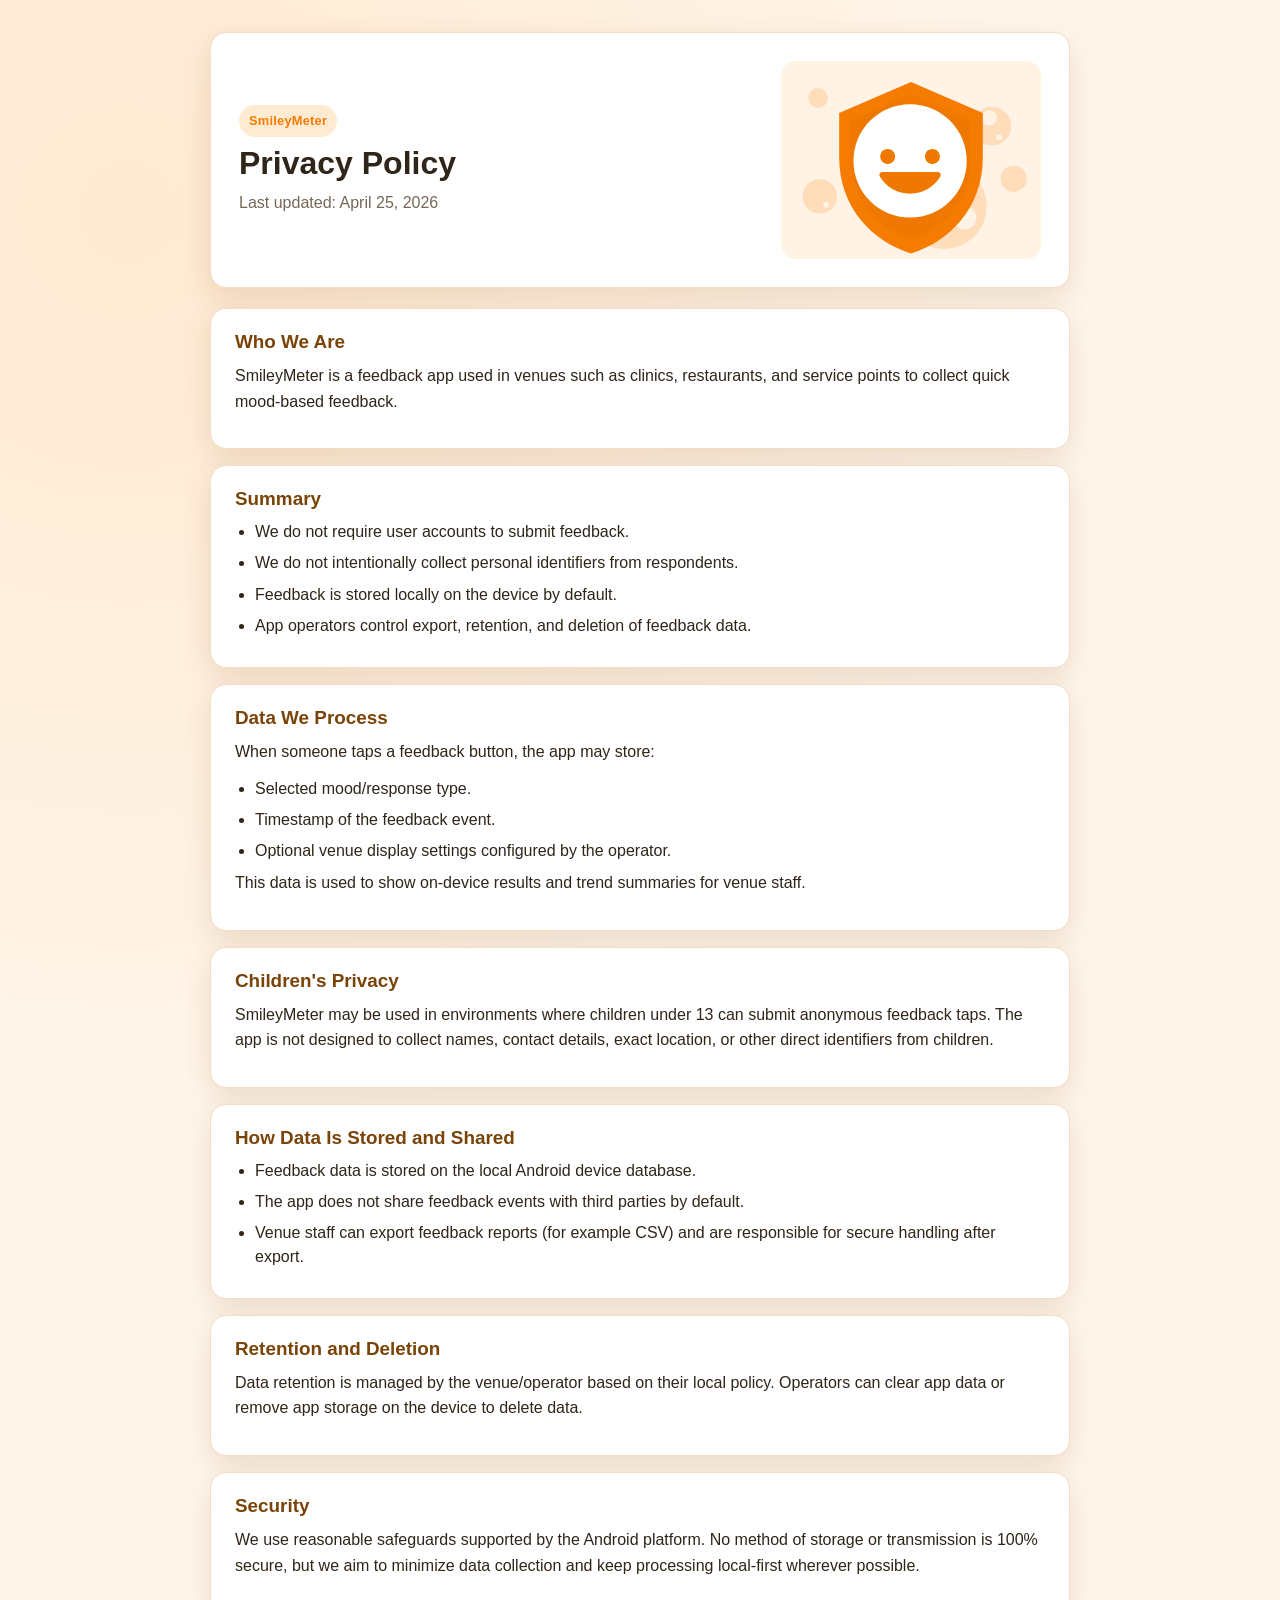
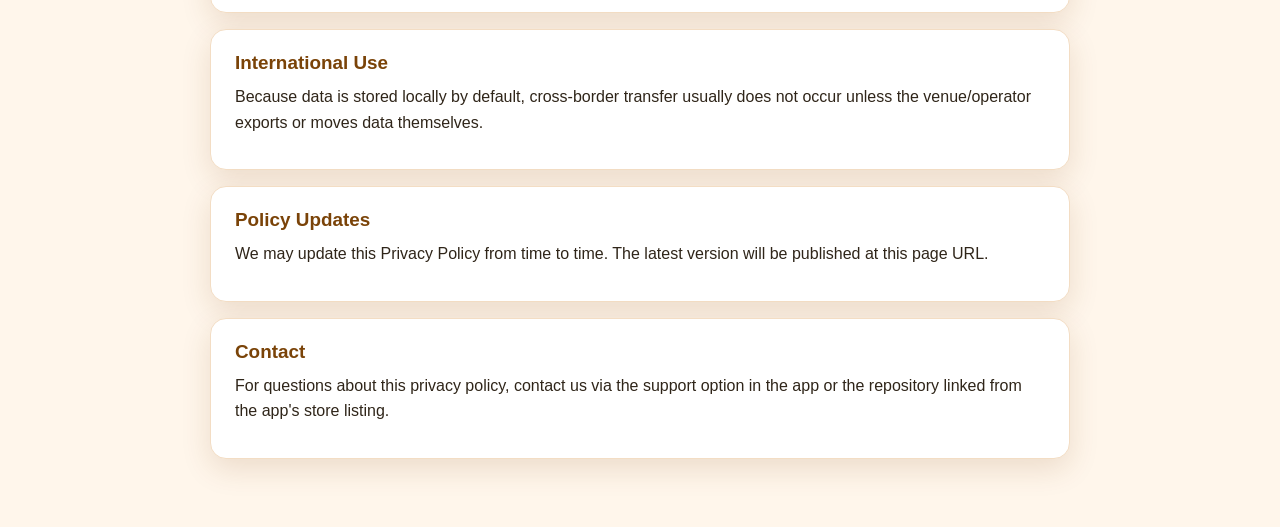
==== privacy/index.html @ 6f2940a0 "add privacy policy" ====
<!doctype html>
<html lang="en">
<head>
  <meta charset="utf-8">
  <meta name="viewport" content="width=device-width, initial-scale=1">
  <title>SmileyMeter Privacy Policy</title>
  <meta name="description" content="Privacy Policy for SmileyMeter Android app.">
  <link rel="stylesheet" href="./styles.css">
</head>
<body>
  <main class="page">
    <header class="hero">
      <div class="hero__text">
        <p class="eyebrow">SmileyMeter</p>
        <h1>Privacy Policy</h1>
        <p class="updated">Last updated: April 25, 2026</p>
      </div>
      <img
        class="hero__graphic"
        src="./assets/privacy-shield.svg"
        alt="SmileyMeter app logo with privacy lock badge">
    </header>

    <section>
      <h2>Who We Are</h2>
      <p>
        SmileyMeter is a feedback app used in venues such as clinics, restaurants,
        and service points to collect quick mood-based feedback.
      </p>
    </section>

    <section>
      <h2>Summary</h2>
      <ul>
        <li>We do not require user accounts to submit feedback.</li>
        <li>We do not intentionally collect personal identifiers from respondents.</li>
        <li>Feedback is stored locally on the device by default.</li>
        <li>App operators control export, retention, and deletion of feedback data.</li>
      </ul>
    </section>

    <section>
      <h2>Data We Process</h2>
      <p>When someone taps a feedback button, the app may store:</p>
      <ul>
        <li>Selected mood/response type.</li>
        <li>Timestamp of the feedback event.</li>
        <li>Optional venue display settings configured by the operator.</li>
      </ul>
      <p>
        This data is used to show on-device results and trend summaries for venue staff.
      </p>
    </section>

    <section>
      <h2>Children's Privacy</h2>
      <p>
        SmileyMeter may be used in environments where children under 13 can submit
        anonymous feedback taps. The app is not designed to collect names, contact
        details, exact location, or other direct identifiers from children.
      </p>
    </section>

    <section>
      <h2>How Data Is Stored and Shared</h2>
      <ul>
        <li>Feedback data is stored on the local Android device database.</li>
        <li>The app does not share feedback events with third parties by default.</li>
        <li>
          Venue staff can export feedback reports (for example CSV) and are responsible
          for secure handling after export.
        </li>
      </ul>
    </section>

    <section>
      <h2>Retention and Deletion</h2>
      <p>
        Data retention is managed by the venue/operator based on their local policy.
        Operators can clear app data or remove app storage on the device to delete data.
      </p>
    </section>

    <section>
      <h2>Security</h2>
      <p>
        We use reasonable safeguards supported by the Android platform. No method of
        storage or transmission is 100% secure, but we aim to minimize data collection
        and keep processing local-first wherever possible.
      </p>
    </section>

    <section>
      <h2>International Use</h2>
      <p>
        Because data is stored locally by default, cross-border transfer usually does not
        occur unless the venue/operator exports or moves data themselves.
      </p>
    </section>

    <section>
      <h2>Policy Updates</h2>
      <p>
        We may update this Privacy Policy from time to time. The latest version will be
        published at this page URL.
      </p>
    </section>

    <section>
      <h2>Contact</h2>
      <p>
        For questions about this privacy policy, contact us via the support option in
        the app or the repository linked from the app's store listing.
      </p>
    </section>
  </main>
</body>
</html>
---- privacy/styles.css ----
:root {
  --bg: #fff6eb;
  --card: #ffffff;
  --text: #2f2519;
  --muted: #776757;
  --primary: #f57c00;
  --primary-soft: #ffebd2;
  --border: #f3ddc4;
  --shadow: 0 10px 30px rgba(120, 66, 10, 0.14);
}

* {
  box-sizing: border-box;
}

body {
  margin: 0;
  font-family: Inter, "Segoe UI", Roboto, Helvetica, Arial, sans-serif;
  color: var(--text);
  background:
    radial-gradient(circle at 10% 10%, #ffe9d1 0, #fff6eb 42%, #fff6eb 100%);
}

.page {
  max-width: 900px;
  margin: 32px auto;
  padding: 0 20px 36px;
}

.hero,
section {
  background: var(--card);
  border: 1px solid var(--border);
  border-radius: 16px;
  box-shadow: var(--shadow);
}

.hero {
  display: flex;
  gap: 20px;
  justify-content: space-between;
  align-items: center;
  padding: 28px;
  margin-bottom: 20px;
}

.hero__text h1 {
  margin: 0;
  font-size: clamp(1.8rem, 2.5vw, 2.4rem);
}

.eyebrow {
  display: inline-block;
  margin: 0 0 8px;
  padding: 6px 10px;
  font-size: 0.8rem;
  color: var(--primary);
  background: var(--primary-soft);
  border-radius: 999px;
  font-weight: 700;
  letter-spacing: 0.02em;
}

.updated {
  margin: 8px 0 0;
  color: var(--muted);
}

.hero__graphic {
  width: min(260px, 45%);
  max-width: 260px;
  min-width: 140px;
}

section {
  margin-top: 16px;
  padding: 22px 24px;
}

h2 {
  margin: 0 0 10px;
  font-size: 1.18rem;
  color: #7a4308;
}

p {
  margin: 0 0 12px;
  line-height: 1.6;
}

ul {
  margin: 0;
  padding-left: 20px;
}

li {
  margin: 8px 0;
  line-height: 1.45;
}

a {
  color: var(--primary);
}

@media (max-width: 720px) {
  .hero {
    flex-direction: column;
    align-items: flex-start;
  }

  .hero__graphic {
    width: min(300px, 70%);
    align-self: center;
  }
}
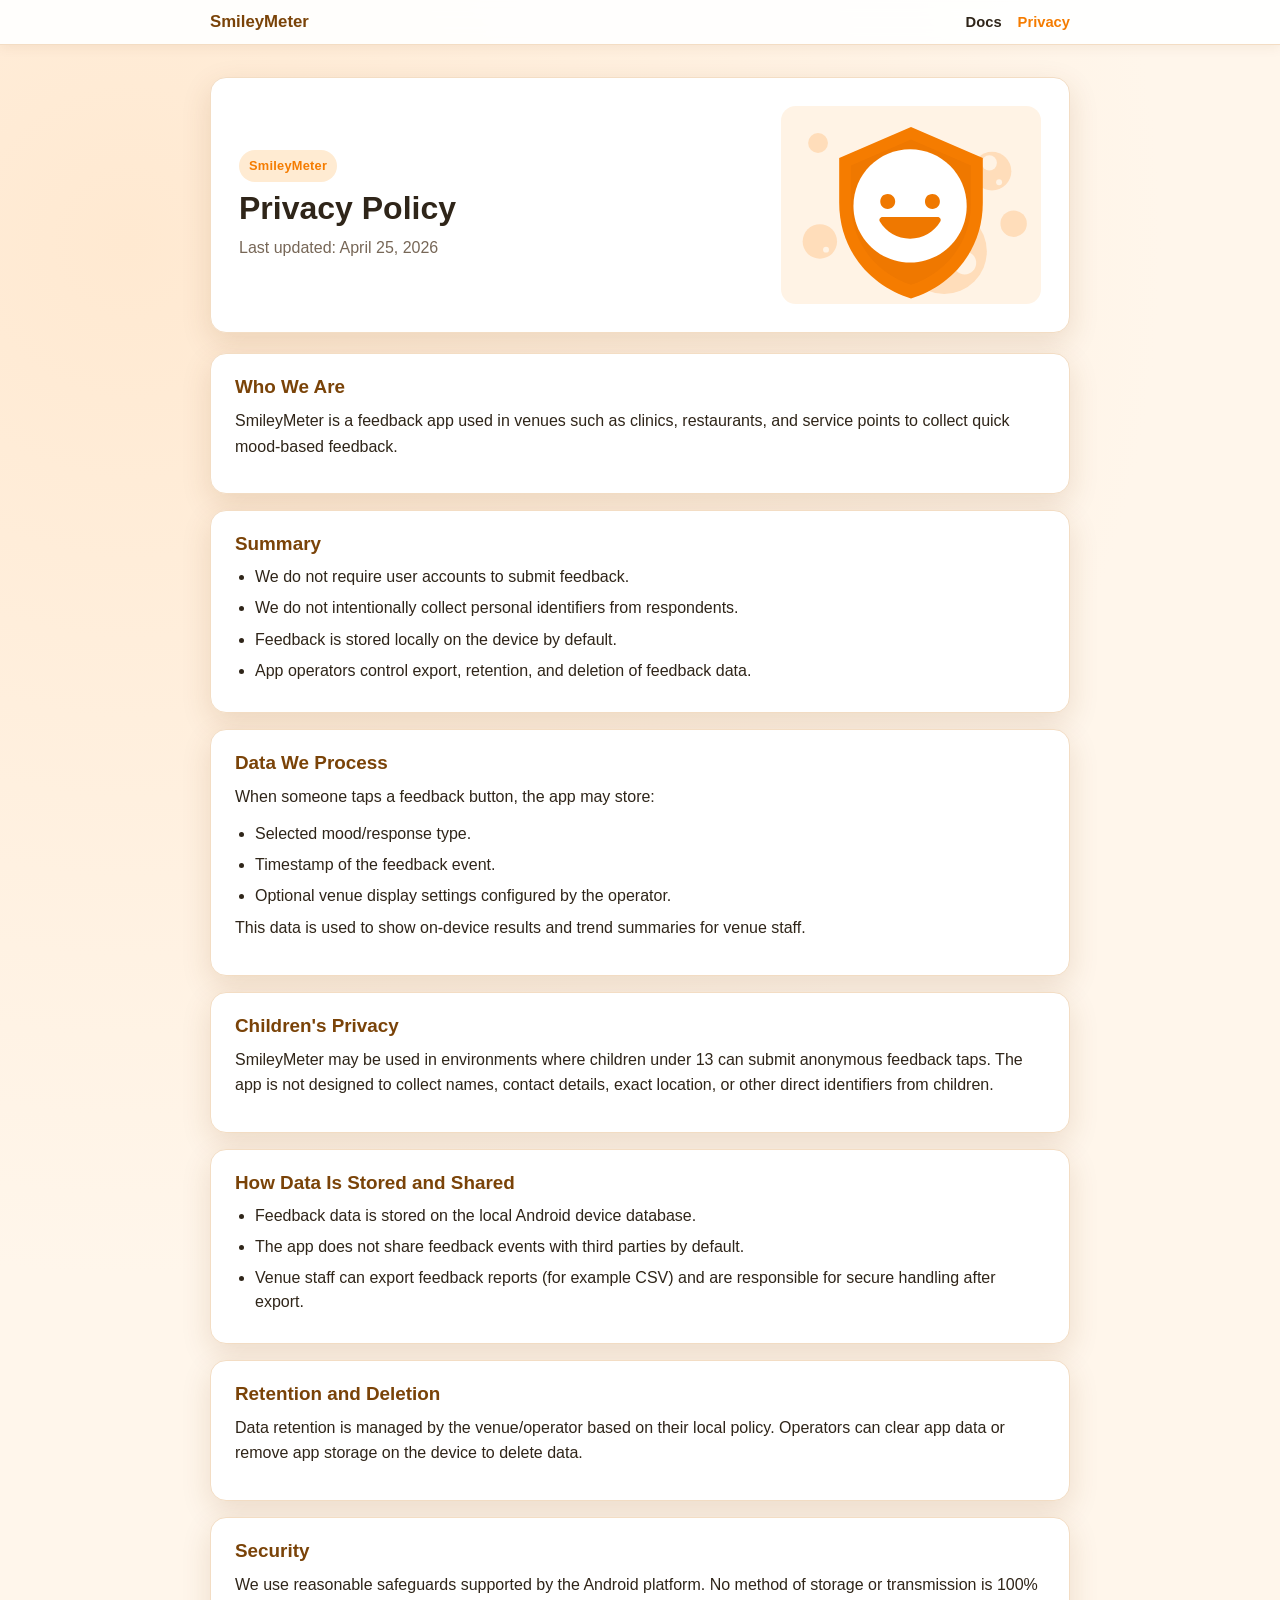
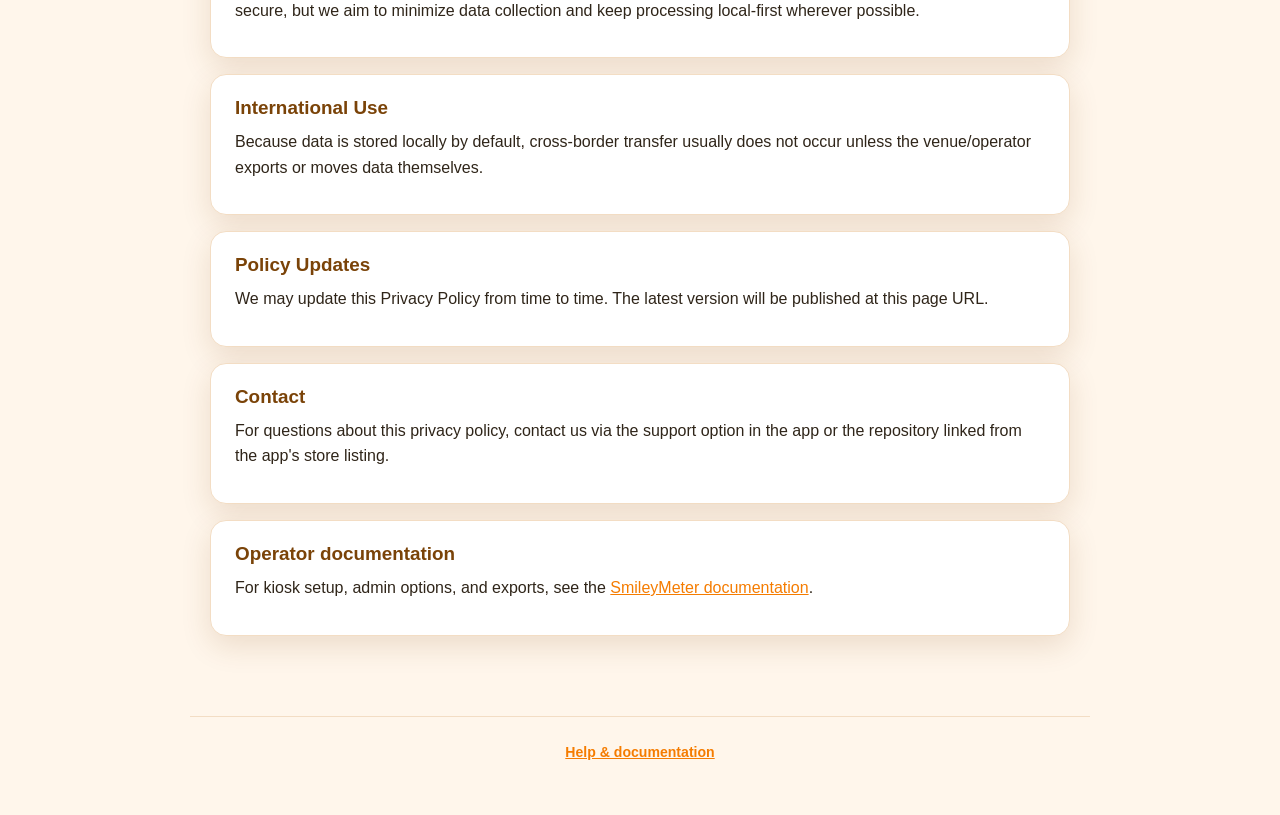
==== commit 02cdec51: "add docs" ====
--- a/privacy/index.html
+++ b/privacy/index.html
@@ -5,9 +5,19 @@
   <meta name="viewport" content="width=device-width, initial-scale=1">
   <title>SmileyMeter Privacy Policy</title>
   <meta name="description" content="Privacy Policy for SmileyMeter Android app.">
-  <link rel="stylesheet" href="./styles.css">
+  <link rel="stylesheet" href="../assets/site.css">
 </head>
 <body>
+  <header class="site-header">
+    <div class="site-header__inner">
+      <a class="site-brand" href="../docs/">SmileyMeter</a>
+      <nav class="site-nav" aria-label="Primary">
+        <a href="../docs/">Docs</a>
+        <a href="./" aria-current="page">Privacy</a>
+      </nav>
+    </div>
+  </header>
+
   <main class="page">
     <header class="hero">
       <div class="hero__text">
@@ -113,6 +123,20 @@
         the app or the repository linked from the app's store listing.
       </p>
     </section>
+
+    <section>
+      <h2>Operator documentation</h2>
+      <p>
+        For kiosk setup, admin options, and exports, see the
+        <a href="../docs/">SmileyMeter documentation</a>.
+      </p>
+    </section>
   </main>
+
+  <footer class="site-footer">
+    <p>
+      <a href="../docs/">Help &amp; documentation</a>
+    </p>
+  </footer>
 </body>
 </html>
--- a/assets/site.css
+++ b/assets/site.css
@@ -0,0 +1,273 @@
+:root {
+  --bg: #fff6eb;
+  --card: #ffffff;
+  --text: #2f2519;
+  --muted: #776757;
+  --primary: #f57c00;
+  --primary-soft: #ffebd2;
+  --border: #f3ddc4;
+  --shadow: 0 10px 30px rgba(120, 66, 10, 0.14);
+  --heading: #7a4308;
+  --nav-bg: rgba(255, 255, 255, 0.92);
+}
+
+* {
+  box-sizing: border-box;
+}
+
+body {
+  margin: 0;
+  font-family: Inter, "Segoe UI", Roboto, Helvetica, Arial, sans-serif;
+  color: var(--text);
+  background:
+    radial-gradient(circle at 10% 10%, #ffe9d1 0, #fff6eb 42%, #fff6eb 100%);
+  min-height: 100vh;
+}
+
+a {
+  color: var(--primary);
+}
+
+a:hover {
+  text-decoration: underline;
+}
+
+.site-header {
+  position: sticky;
+  top: 0;
+  z-index: 10;
+  background: var(--nav-bg);
+  backdrop-filter: blur(8px);
+  border-bottom: 1px solid var(--border);
+  box-shadow: 0 2px 12px rgba(120, 66, 10, 0.08);
+}
+
+.site-header__inner {
+  max-width: 900px;
+  margin: 0 auto;
+  padding: 12px 20px;
+  display: flex;
+  flex-wrap: wrap;
+  align-items: center;
+  justify-content: space-between;
+  gap: 12px;
+}
+
+.site-brand {
+  font-weight: 800;
+  font-size: 1.05rem;
+  color: var(--heading);
+  text-decoration: none;
+}
+
+.site-brand:hover {
+  text-decoration: none;
+  color: var(--primary);
+}
+
+.site-nav {
+  display: flex;
+  flex-wrap: wrap;
+  gap: 8px 16px;
+  align-items: center;
+}
+
+.site-nav a {
+  font-size: 0.92rem;
+  font-weight: 600;
+  text-decoration: none;
+  color: var(--text);
+}
+
+.site-nav a:hover {
+  color: var(--primary);
+}
+
+.site-nav a[aria-current="page"] {
+  color: var(--primary);
+}
+
+.page {
+  max-width: 900px;
+  margin: 32px auto;
+  padding: 0 20px 48px;
+}
+
+.hero,
+section,
+.card {
+  background: var(--card);
+  border: 1px solid var(--border);
+  border-radius: 16px;
+  box-shadow: var(--shadow);
+}
+
+.hero {
+  display: flex;
+  gap: 20px;
+  justify-content: space-between;
+  align-items: center;
+  padding: 28px;
+  margin-bottom: 20px;
+}
+
+.hero__text h1 {
+  margin: 0;
+  font-size: clamp(1.8rem, 2.5vw, 2.4rem);
+}
+
+.eyebrow {
+  display: inline-block;
+  margin: 0 0 8px;
+  padding: 6px 10px;
+  font-size: 0.8rem;
+  color: var(--primary);
+  background: var(--primary-soft);
+  border-radius: 999px;
+  font-weight: 700;
+  letter-spacing: 0.02em;
+}
+
+.updated {
+  margin: 8px 0 0;
+  color: var(--muted);
+}
+
+.hero__graphic {
+  width: min(260px, 45%);
+  max-width: 260px;
+  min-width: 140px;
+}
+
+section,
+.card {
+  margin-top: 16px;
+  padding: 22px 24px;
+}
+
+.card--link {
+  display: block;
+  margin-top: 16px;
+  padding: 22px 24px;
+  text-decoration: none;
+  color: inherit;
+  transition: box-shadow 0.15s ease, border-color 0.15s ease;
+}
+
+.card--link:hover {
+  border-color: var(--primary);
+  box-shadow: 0 12px 36px rgba(120, 66, 10, 0.18);
+}
+
+.card--link h2 {
+  margin: 0 0 8px;
+  color: var(--heading);
+}
+
+.card--link p {
+  margin: 0;
+  color: var(--muted);
+  line-height: 1.5;
+}
+
+h2 {
+  margin: 0 0 10px;
+  font-size: 1.18rem;
+  color: var(--heading);
+}
+
+h3 {
+  margin: 20px 0 8px;
+  font-size: 1.05rem;
+  color: var(--heading);
+}
+
+p {
+  margin: 0 0 12px;
+  line-height: 1.6;
+}
+
+ul,
+ol {
+  margin: 0;
+  padding-left: 20px;
+}
+
+li {
+  margin: 8px 0;
+  line-height: 1.45;
+}
+
+.doc-list {
+  list-style: none;
+  padding: 0;
+  margin: 0;
+}
+
+.doc-list li {
+  margin: 0;
+  border-bottom: 1px solid var(--border);
+}
+
+.doc-list li:last-child {
+  border-bottom: none;
+}
+
+.doc-list a {
+  display: block;
+  padding: 14px 4px;
+  font-weight: 600;
+  text-decoration: none;
+  color: var(--text);
+}
+
+.doc-list a:hover {
+  color: var(--primary);
+}
+
+.doc-list span {
+  display: block;
+  font-weight: 400;
+  font-size: 0.92rem;
+  color: var(--muted);
+  margin-top: 4px;
+}
+
+.callout {
+  margin-top: 16px;
+  padding: 16px 18px;
+  background: var(--primary-soft);
+  border: 1px solid var(--border);
+  border-radius: 12px;
+  border-left: 4px solid var(--primary);
+}
+
+.callout p:last-child {
+  margin-bottom: 0;
+}
+
+.site-footer {
+  max-width: 900px;
+  margin: 0 auto;
+  padding: 24px 20px 40px;
+  font-size: 0.88rem;
+  color: var(--muted);
+  text-align: center;
+  border-top: 1px solid var(--border);
+}
+
+.site-footer a {
+  font-weight: 600;
+}
+
+@media (max-width: 720px) {
+  .hero {
+    flex-direction: column;
+    align-items: flex-start;
+  }
+
+  .hero__graphic {
+    width: min(300px, 70%);
+    align-self: center;
+  }
+}
